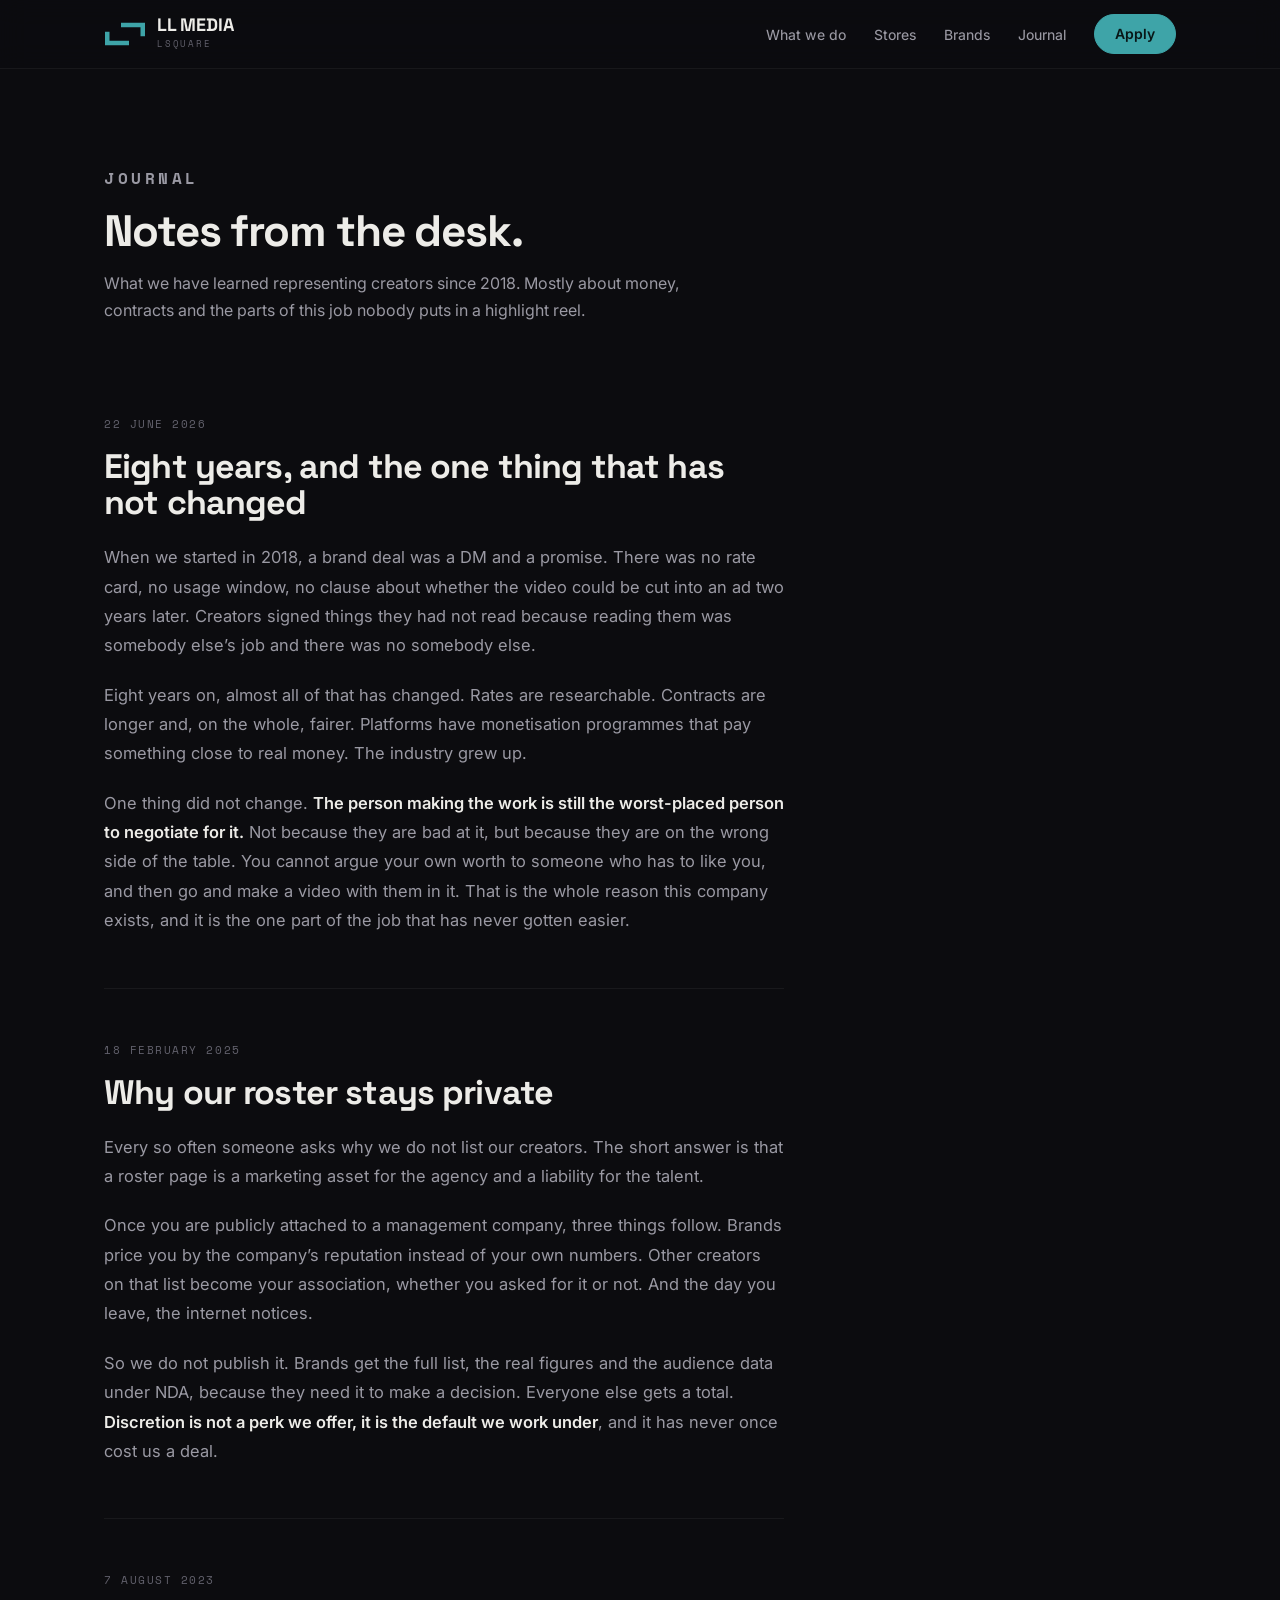
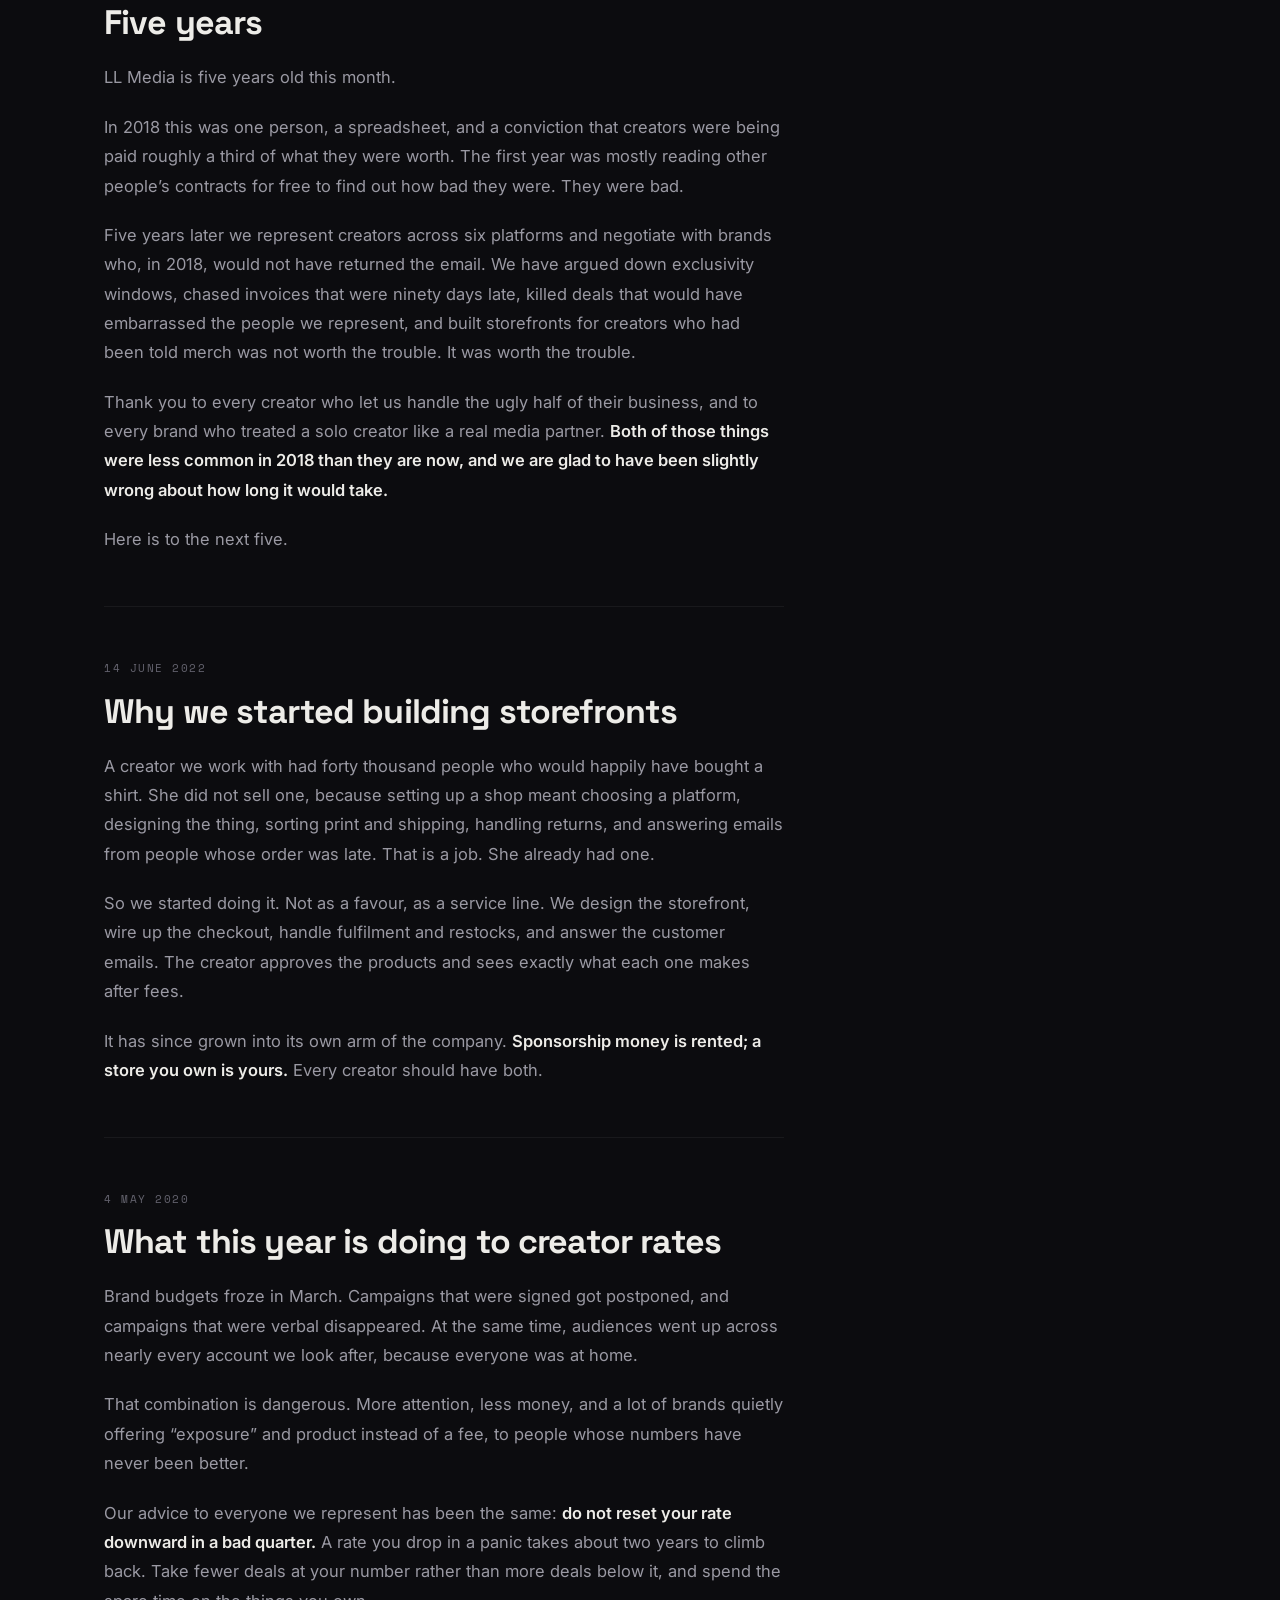
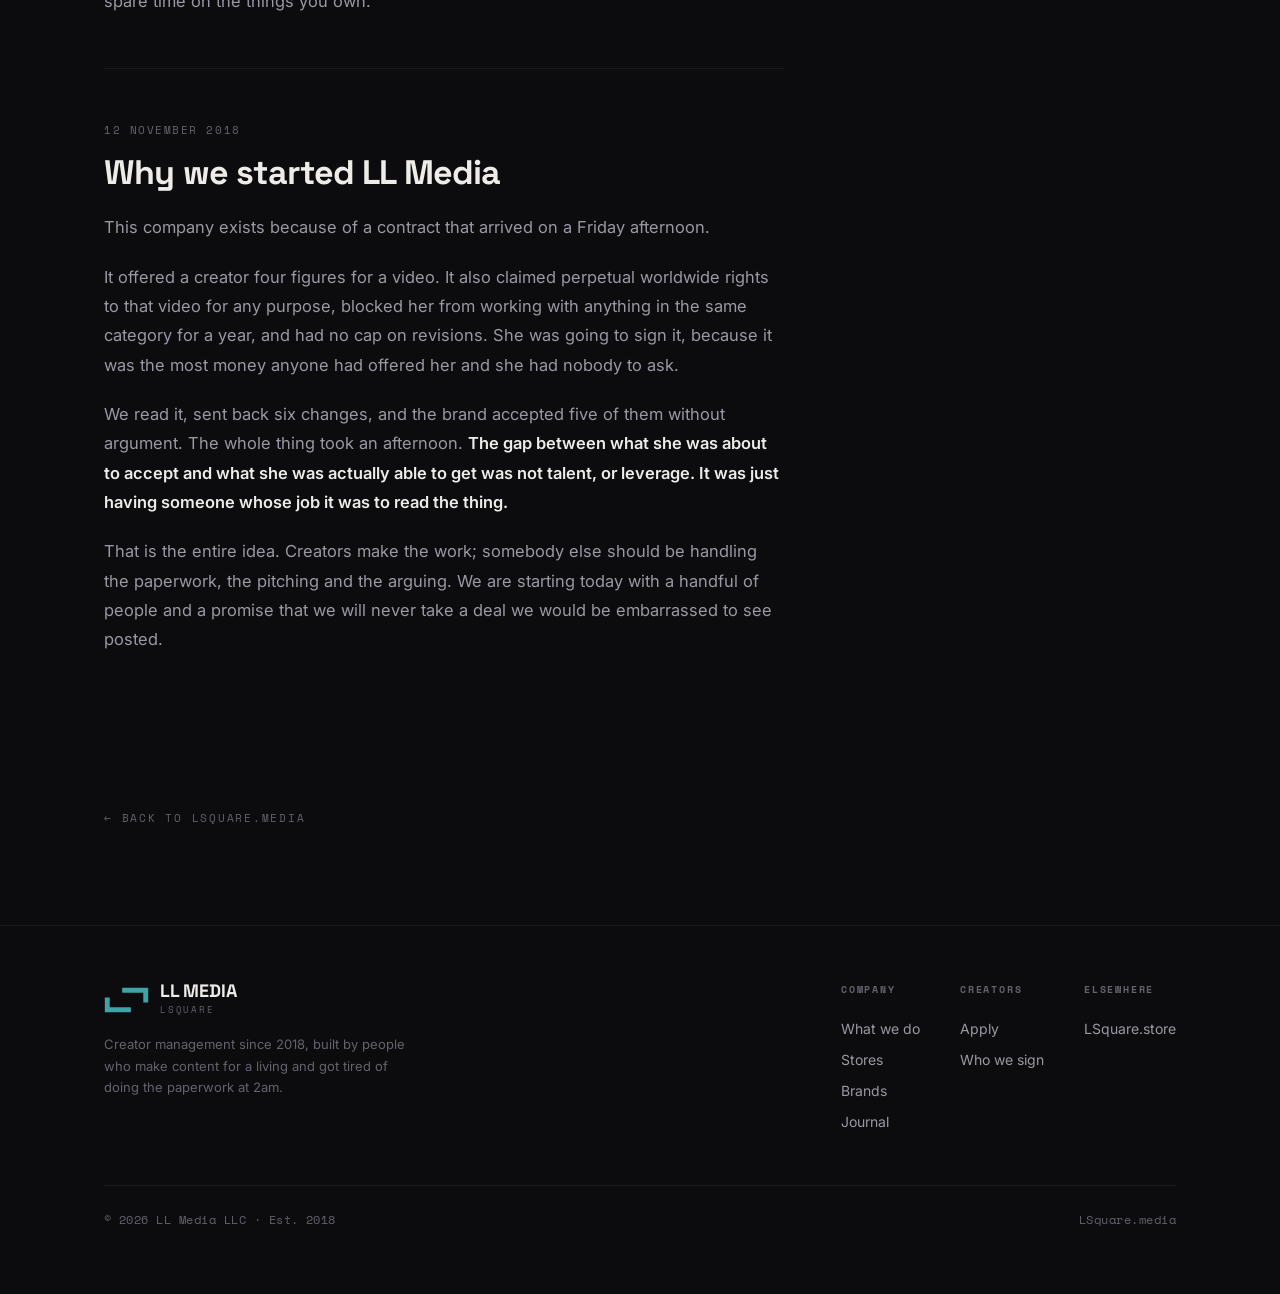
==== journal/index.html @ aff50611 "Clean URL for the journal: /journal/ instead of /journal.html Moves journal.html to journal/index.ht" ====
<!doctype html>
<html lang="en">
<head>
<meta charset="utf-8">
<meta name="viewport" content="width=device-width, initial-scale=1">
<title>Journal - LL Media</title>
<meta name="description" content="Notes from LL Media on representing creators, negotiating with brands, and building storefronts. Written since 2018.">
<meta name="theme-color" content="#0C0C0F">
<meta property="og:type" content="website">
<meta property="og:title" content="Journal - LL Media">
<meta property="og:description" content="Notes from LL Media on representing creators, negotiating with brands, and building storefronts.">
<meta property="og:url" content="https://lsquare.media/journal/">
<link rel="preconnect" href="https://fonts.googleapis.com">
<link rel="preconnect" href="https://fonts.gstatic.com" crossorigin>
<link rel="stylesheet" href="https://fonts.googleapis.com/css2?family=Space+Grotesk:wght@400;500;600;700&family=Space+Mono:wght@400;700&family=Inter:wght@400;450;500;600&display=swap">
<link rel="stylesheet" href="/assets/site.css">
<link rel="icon" href="data:image/svg+xml,%3Csvg xmlns='http://www.w3.org/2000/svg' viewBox='0 0 160 90'%3E%3Cpath fill='%233EA4A8' d='M0,90 H96 V72 H18 V36 H0 Z'/%3E%3Cpath fill='%233EA4A8' d='M160,0 H64 V18 H142 V54 H160 Z'/%3E%3C/svg%3E">
</head>
<body>

<svg width="0" height="0" style="position:absolute" aria-hidden="true"><defs>
  <!-- The logo: the same gesture reduced to two corners, on the same diagonal
       as the hands. Arms 96 x 54 = 16:9. -->
  <g id="mark">
    <path d="M0,90 H96 V72 H18 V36 H0 Z"/>
    <path d="M160,0 H64 V18 H142 V54 H160 Z"/>
  </g>
</defs></svg>

<nav>
  <div class="navin">
    <a class="lockup" href="/" aria-label="LL Media home">
      <svg viewBox="-3 -3 166 96" width="42" height="24" fill="var(--accent)" aria-hidden="true"><use href="#mark"/></svg>
      <span><span class="wm">LL MEDIA</span><span class="sub">LSquare</span></span>
    </a>
    <div class="navlinks">
      <a class="hidem" href="/#what">What we do</a>
      <a class="hidem" href="/#stores">Stores</a>
      <a class="hidem" href="/#brands">Brands</a>
      <a class="hidem" href="/journal/">Journal</a>
      <a class="btn" href="/#apply">Apply</a>
    </div>
  </div>
</nav>

<main id="top">
<section style="padding-bottom:40px">
  <div class="wrap">
    <div class="shead">
      <p class="eyebrow">Journal</p>
      <h2>Notes from the desk.</h2>
      <p>What we have learned representing creators since 2018. Mostly about money, contracts and the parts of this job nobody puts in a highlight reel.</p>
    </div>
  </div>
</section>

<section style="padding-top:0">
  <div class="wrap">

    <article class="post" id="eight-years">
      <span class="jdate">22 June 2026</span>
      <h2>Eight years, and the one thing that has not changed</h2>
      <p>When we started in 2018, a brand deal was a DM and a promise. There was no rate card, no usage window, no clause about whether the video could be cut into an ad two years later. Creators signed things they had not read because reading them was somebody else&rsquo;s job and there was no somebody else.</p>
      <p>Eight years on, almost all of that has changed. Rates are researchable. Contracts are longer and, on the whole, fairer. Platforms have monetisation programmes that pay something close to real money. The industry grew up.</p>
      <p>One thing did not change. <strong>The person making the work is still the worst-placed person to negotiate for it.</strong> Not because they are bad at it, but because they are on the wrong side of the table. You cannot argue your own worth to someone who has to like you, and then go and make a video with them in it. That is the whole reason this company exists, and it is the one part of the job that has never gotten easier.</p>
    </article>

    <article class="post" id="private-roster">
      <span class="jdate">18 February 2025</span>
      <h2>Why our roster stays private</h2>
      <p>Every so often someone asks why we do not list our creators. The short answer is that a roster page is a marketing asset for the agency and a liability for the talent.</p>
      <p>Once you are publicly attached to a management company, three things follow. Brands price you by the company&rsquo;s reputation instead of your own numbers. Other creators on that list become your association, whether you asked for it or not. And the day you leave, the internet notices.</p>
      <p>So we do not publish it. Brands get the full list, the real figures and the audience data under NDA, because they need it to make a decision. Everyone else gets a total. <strong>Discretion is not a perk we offer, it is the default we work under</strong>, and it has never once cost us a deal.</p>
    </article>

    <article class="post" id="five-years">
      <span class="jdate">7 August 2023</span>
      <h2>Five years</h2>
      <p>LL Media is five years old this month.</p>
      <p>In 2018 this was one person, a spreadsheet, and a conviction that creators were being paid roughly a third of what they were worth. The first year was mostly reading other people&rsquo;s contracts for free to find out how bad they were. They were bad.</p>
      <p>Five years later we represent creators across six platforms and negotiate with brands who, in 2018, would not have returned the email. We have argued down exclusivity windows, chased invoices that were ninety days late, killed deals that would have embarrassed the people we represent, and built storefronts for creators who had been told merch was not worth the trouble. It was worth the trouble.</p>
      <p>Thank you to every creator who let us handle the ugly half of their business, and to every brand who treated a solo creator like a real media partner. <strong>Both of those things were less common in 2018 than they are now, and we are glad to have been slightly wrong about how long it would take.</strong></p>
      <p>Here is to the next five.</p>
    </article>

    <article class="post" id="storefronts">
      <span class="jdate">14 June 2022</span>
      <h2>Why we started building storefronts</h2>
      <p>A creator we work with had forty thousand people who would happily have bought a shirt. She did not sell one, because setting up a shop meant choosing a platform, designing the thing, sorting print and shipping, handling returns, and answering emails from people whose order was late. That is a job. She already had one.</p>
      <p>So we started doing it. Not as a favour, as a service line. We design the storefront, wire up the checkout, handle fulfilment and restocks, and answer the customer emails. The creator approves the products and sees exactly what each one makes after fees.</p>
      <p>It has since grown into its own arm of the company. <strong>Sponsorship money is rented; a store you own is yours.</strong> Every creator should have both.</p>
    </article>

    <article class="post" id="rates-2020">
      <span class="jdate">4 May 2020</span>
      <h2>What this year is doing to creator rates</h2>
      <p>Brand budgets froze in March. Campaigns that were signed got postponed, and campaigns that were verbal disappeared. At the same time, audiences went up across nearly every account we look after, because everyone was at home.</p>
      <p>That combination is dangerous. More attention, less money, and a lot of brands quietly offering &ldquo;exposure&rdquo; and product instead of a fee, to people whose numbers have never been better.</p>
      <p>Our advice to everyone we represent has been the same: <strong>do not reset your rate downward in a bad quarter.</strong> A rate you drop in a panic takes about two years to climb back. Take fewer deals at your number rather than more deals below it, and spend the spare time on the things you own.</p>
    </article>

    <article class="post" id="why-we-started">
      <span class="jdate">12 November 2018</span>
      <h2>Why we started LL Media</h2>
      <p>This company exists because of a contract that arrived on a Friday afternoon.</p>
      <p>It offered a creator four figures for a video. It also claimed perpetual worldwide rights to that video for any purpose, blocked her from working with anything in the same category for a year, and had no cap on revisions. She was going to sign it, because it was the most money anyone had offered her and she had nobody to ask.</p>
      <p>We read it, sent back six changes, and the brand accepted five of them without argument. The whole thing took an afternoon. <strong>The gap between what she was about to accept and what she was actually able to get was not talent, or leverage. It was just having someone whose job it was to read the thing.</strong></p>
      <p>That is the entire idea. Creators make the work; somebody else should be handling the paperwork, the pitching and the arguing. We are starting today with a handful of people and a promise that we will never take a deal we would be embarrassed to see posted.</p>
    </article>

  </div>
</section>

<section style="padding-top:0">
  <div class="wrap">
    <a class="backlink" href="/">&larr; Back to LSquare.media</a>
  </div>
</section>
</main>

<footer>
  <div class="wrap">
    <div class="fin">
      <div>
        <div class="lockup">
          <svg viewBox="-3 -3 166 96" width="45" height="26" fill="var(--accent)" aria-hidden="true"><use href="#mark"/></svg>
          <span><span class="wm">LL MEDIA</span><span class="sub">LSquare</span></span>
        </div>
        <p class="fnote">Creator management since 2018, built by people who make content for a living and got tired of doing the paperwork at 2am.</p>
      </div>
      <div class="flinks">
        <div class="fcol"><h4>Company</h4>
          <a href="/#what">What we do</a><a href="/#stores">Stores</a>
          <a href="/#brands">Brands</a><a href="/journal/">Journal</a>
        </div>
        <div class="fcol"><h4>Creators</h4>
          <a href="/#apply">Apply</a><a href="/#who">Who we sign</a>
        </div>
        <div class="fcol"><h4>Elsewhere</h4>
          <a href="https://lsquare.store">LSquare.store</a>
        </div>
      </div>
    </div>
    <div class="legal">
      <span>&copy; 2026 LL Media LLC &middot; Est. 2018</span>
      <span>LSquare.media</span>
    </div>
  </div>
</footer>
</body>
</html>
---- assets/site.css ----
:root{
    /* Ground is lifted off pure black and warmed very slightly. Pure #000
       against a saturated accent is what makes a dark page glare. */
    --bg:#0C0C0F; --bg-2:#101014; --panel:#15151A; --panel-2:#1B1B21;
    --ink:#EDECE8; --ink-rgb:237,236,232;
    --dim:#9A99A3; --faint:#63626D;

    /* One accent, defined twice: the hex for solid fills, the raw channels
       so every tint below can be rgba() off the same value. Change both
       together and the whole page re-themes. */
    --accent:#3EA4A8;
    --accent-rgb:62,164,168;
    --on-accent:#081616;   /* text that sits ON the accent */

    --line:rgba(237,236,232,.10); --line-2:rgba(237,236,232,.06);
    --maxw:1120px;
  }
  *{box-sizing:border-box}
  html{scroll-behavior:smooth}
  body{margin:0;background:var(--bg);color:var(--ink);
    font-family:Inter,system-ui,-apple-system,Segoe UI,sans-serif;
    font-size:16px;line-height:1.65;-webkit-font-smoothing:antialiased;
    overflow-x:hidden}
  .wrap{max-width:var(--maxw);margin:0 auto;padding:0 24px}
  a{color:inherit;text-decoration:none}
  h1,h2,h3{font-family:Space Grotesk,sans-serif;letter-spacing:-.025em;line-height:1.06;margin:0}
  .eyebrow{font-family:Space Mono,monospace;font-size:11px;font-weight:700;
    letter-spacing:.22em;text-transform:uppercase;color:var(--accent);margin:0}

  /* ---------- nav ---------- */
  nav{position:sticky;top:0;z-index:50;background:rgba(12,12,15,.80);
    backdrop-filter:blur(14px);-webkit-backdrop-filter:blur(14px);
    border-bottom:1px solid var(--line-2)}
  .navin{max-width:var(--maxw);margin:0 auto;padding:14px 24px;
    display:flex;align-items:center;justify-content:space-between;gap:20px}
  .lockup{display:flex;align-items:center;gap:11px}
  .lockup .wm{font-family:Space Grotesk,sans-serif;font-weight:700;font-size:18px;
    letter-spacing:-.01em;line-height:1;display:block}
  .lockup .sub{font-family:Space Mono,monospace;font-size:9px;letter-spacing:.2em;
    color:var(--faint);text-transform:uppercase;display:block;margin-top:3px}
  .navlinks{display:flex;align-items:center;gap:28px;font-size:14px;color:var(--dim);font-weight:450}
  .navlinks a:hover{color:var(--ink)}
  .btn{display:inline-block;background:var(--accent);color:var(--on-accent);font-weight:600;
    font-size:14px;padding:10px 20px;border-radius:999px;border:1px solid var(--accent);
    transition:transform .18s ease, background .18s ease;cursor:pointer;
    font-family:inherit;line-height:1.3}
  .btn:hover{background:var(--ink);border-color:var(--ink);transform:translateY(-1px)}
  .btn.ghost{background:transparent;color:var(--ink);border-color:var(--line)}
  .btn.ghost:hover{background:transparent;border-color:var(--ink);color:var(--ink)}
  .btn:disabled{opacity:.5;cursor:not-allowed;transform:none}
  /* honeypot: off-screen, never shown, never focusable */
  .hp{position:absolute;left:-9999px;width:1px;height:1px;overflow:hidden}
  @media (max-width:780px){ .navlinks .hidem{display:none} }

  /* ---------- hero ---------- */
  .hero{position:relative;padding:88px 0 76px;overflow:hidden}
  .hero::before{content:"";position:absolute;inset:-40% 0 auto 50%;width:1200px;height:800px;
    transform:translateX(-50%);pointer-events:none;
    background:radial-gradient(50% 50% at 50% 50%, rgba(var(--accent-rgb),.13), rgba(var(--accent-rgb),0) 70%)}
  .hero::after{content:"";position:absolute;inset:0;pointer-events:none;
    background-image:linear-gradient(var(--line-2) 1px,transparent 1px),
      linear-gradient(90deg,var(--line-2) 1px,transparent 1px);
    background-size:64px 64px;
    -webkit-mask-image:radial-gradient(70% 60% at 50% 30%,#000,transparent 75%);
    mask-image:radial-gradient(70% 60% at 50% 30%,#000,transparent 75%)}
  .hero .wrap{position:relative;z-index:1}
  .livetag{display:inline-flex;align-items:center;gap:9px;
    font-family:Space Mono,monospace;font-size:11px;font-weight:700;letter-spacing:.16em;
    text-transform:uppercase;color:var(--dim);
    border:1px solid var(--line);border-radius:999px;padding:7px 15px 7px 12px;margin-bottom:30px}
  .dot{width:7px;height:7px;border-radius:50%;background:var(--accent);
    box-shadow:0 0 0 0 rgba(var(--accent-rgb),.7);animation:pulse 2.4s infinite}
  @keyframes pulse{
    0%{box-shadow:0 0 0 0 rgba(var(--accent-rgb),.55)}
    70%{box-shadow:0 0 0 9px rgba(var(--accent-rgb),0)}
    100%{box-shadow:0 0 0 0 rgba(var(--accent-rgb),0)}}

  /* The logo, used at scale: the same two hands framing the number, so the
     mark in the nav and the gesture around the count read as one idea. */
  /* horizontal padding must exceed .fh width or the bracket sits on the
     digits; at 1440 that is a 50px mark inside 68px of padding. */
  .countframe{position:relative;display:inline-block;margin:0 0 18px;
    padding:clamp(34px,5.4vw,76px) clamp(50px,11vw,162px)}
  .countframe .count{margin:0}
  /* The desktop clearance is wider than a phone can afford: at 375px the
     number alone is ~258px inside 327px of content box, so the frame has to
     give the padding back or it overflows and body{overflow-x:hidden} eats
     the far hand. Hand stays narrower than the padding at every width. */
  @media (max-width:520px){
    .countframe{padding:clamp(22px,6vw,38px) clamp(34px,10vw,58px)}
    .fh{width:clamp(32px,9.2vw,56px)}
  }
  .fh{position:absolute;pointer-events:none;
    width:clamp(56px,12.2vw,178px);height:auto}
  .fh-bl{bottom:0;left:0;animation:handBL .95s cubic-bezier(.22,1,.36,1) both}
  .fh-tr{top:0;right:0;animation:handTR .95s cubic-bezier(.22,1,.36,1) .06s both}
  @keyframes handBL{from{opacity:0;transform:translate(-16px,16px)}
                    to{opacity:.9;transform:none}}
  @keyframes handTR{from{opacity:0;transform:translate(16px,-16px)}
                    to{opacity:.9;transform:none}}

  .count{font-family:Space Grotesk,sans-serif;font-weight:700;
    font-size:clamp(46px,11.2vw,146px);line-height:1;letter-spacing:-.045em;
    color:var(--ink);margin:0 0 18px;
    display:flex;align-items:flex-start;flex-wrap:nowrap}
  /* glow must live on the parent: each .d clips overflow, so a text-shadow
     on the digits themselves gets sliced into rectangles. */
  .odo{display:inline-flex;align-items:flex-start;
    filter:drop-shadow(0 0 34px rgba(var(--ink-rgb),.10))}
  .d{display:inline-block;width:.63em;height:1em;overflow:hidden;position:relative}
  .strip{position:absolute;top:0;left:0;width:100%;display:flex;flex-direction:column;will-change:transform}
  .strip b{display:block;height:1em;line-height:1;font-weight:700;text-align:center;
    letter-spacing:normal}
  .sep{display:inline-block;width:.28em;text-align:center}

  .countlabel{font-family:Space Grotesk,sans-serif;font-weight:500;
    font-size:clamp(17px,2.5vw,26px);letter-spacing:-.02em;color:var(--ink);
    margin:0 0 8px;max-width:46ch}
  .countsub{color:var(--faint);font-size:13px;margin:0 0 46px;
    font-family:Space Mono,monospace;letter-spacing:.02em}
  .countsub b{color:var(--dim);font-weight:400}

  h1{font-size:clamp(30px,4.6vw,54px);font-weight:700;max-width:19ch;margin:0 0 20px}
  h1 .hl{color:var(--accent)}
  .herolede{color:var(--dim);font-size:clamp(15px,1.6vw,18px);max-width:56ch;margin:0 0 34px}
  .cta{display:flex;gap:12px;flex-wrap:wrap}
  .cta .btn{padding:13px 26px;font-size:15px}

  /* ---------- strip ---------- */
  .strip-stats{border-top:1px solid var(--line-2);border-bottom:1px solid var(--line-2);
    background:var(--bg-2)}
  .statgrid{display:grid;grid-template-columns:repeat(4,1fr)}
  .stat{padding:30px 24px;border-left:1px solid var(--line-2)}
  .stat:first-child{border-left:0}
  .stat .n{font-family:Space Grotesk,sans-serif;font-weight:700;font-size:clamp(24px,3.2vw,36px);
    letter-spacing:-.03em;line-height:1;display:block;margin-bottom:8px}
  .stat .l{font-family:Space Mono,monospace;font-size:10px;letter-spacing:.16em;
    text-transform:uppercase;color:var(--faint)}
  @media (max-width:760px){
    .statgrid{grid-template-columns:repeat(2,1fr)}
    .stat:nth-child(3){border-left:0}
    .stat:nth-child(n+3){border-top:1px solid var(--line-2)}}

  /* ---------- sections ---------- */
  section{padding:96px 0}
  .shead{margin-bottom:52px;max-width:60ch}
  .shead .eyebrow{margin-bottom:16px}
  .shead h2{font-size:clamp(28px,3.8vw,44px);font-weight:700;margin-bottom:16px}
  .shead p{color:var(--dim);margin:0;font-size:16px}

  .cards{display:grid;grid-template-columns:repeat(auto-fit,minmax(290px,1fr));gap:1px;
    background:var(--line-2);border:1px solid var(--line-2);border-radius:16px;overflow:hidden}
  .card{background:var(--bg);padding:34px 30px;transition:background .2s ease}
  .card:hover{background:var(--panel)}
  .card .ci{width:34px;height:34px;margin-bottom:22px;color:var(--accent)}
  .card h3{font-size:19px;font-weight:600;margin-bottom:10px}
  .card p{color:var(--dim);font-size:14.5px;margin:0;line-height:1.62}

  /* ---------- store band ----------
     The one inverted block on the page. It gives the .store arm its own
     moment and breaks up a long dark scroll. Keep it the only lime field. */
  /* Was a full-bleed field of pure accent, which is a huge area at maximum
     brightness and the single worst thing on the page for eye strain. Now a
     dark band lit by a soft off-centre wash, so it still reads as a distinct
     section without the glare. */
  .storeband{background:var(--bg-2);padding:0;position:relative;
    border-top:1px solid var(--line-2);border-bottom:1px solid var(--line-2)}
  .storeband::before{content:"";position:absolute;inset:0;pointer-events:none;
    background:radial-gradient(70% 120% at 12% 50%,
      rgba(var(--accent-rgb),.13), rgba(var(--accent-rgb),0) 68%)}
  .storeband .wrap{position:relative;padding-top:76px;padding-bottom:76px;
    display:grid;grid-template-columns:1.1fr 1fr;gap:56px;align-items:center}
  .storeband .eyebrow{margin-bottom:16px}
  .storeband h2{font-size:clamp(28px,3.8vw,44px);font-weight:700;
    color:var(--ink);margin:0 0 16px;max-width:16ch}
  .storeband p{color:var(--dim);font-size:16px;margin:0 0 30px;max-width:46ch}
  .storelist{list-style:none;padding:0;margin:0}
  .storelist li{display:flex;gap:14px;padding:17px 0;
    border-top:1px solid var(--line-2);font-size:14.5px;color:var(--dim)}
  .storelist li:last-child{border-bottom:1px solid var(--line-2)}
  .storelist svg{flex:0 0 18px;width:18px;height:18px;margin-top:3px;color:var(--accent)}
  .storelist b{display:block;color:var(--ink);font-weight:600;margin-bottom:2px}
  .storelist i{display:block;font-style:normal}
  @media (max-width:820px){ .storeband .wrap{grid-template-columns:1fr;gap:36px} }

  /* ---------- brands + discretion ---------- */
  .roster{background:var(--bg-2);border-top:1px solid var(--line-2);border-bottom:1px solid var(--line-2)}
  /* Logo wall. Centred flex-wrap, not a grid: the brand count changes and a
     rigid grid leaves a ragged last row every time it does. Logos are white
     silhouettes on a common canvas height, so one CSS height balances them. */
  .brandwall{display:flex;flex-wrap:wrap;justify-content:center;align-items:center;
    gap:clamp(26px,4vw,54px) clamp(30px,5vw,68px);
    background:var(--bg-2);border:1px solid var(--line-2);border-radius:16px;
    padding:clamp(30px,4.6vw,50px) clamp(24px,4vw,44px)}
  .bw{display:inline-flex;align-items:center;gap:11px;
    opacity:.66;transition:opacity .2s ease}
  .bw:hover{opacity:1}
  .bw img{display:block;height:clamp(19px,2.5vw,32px);width:auto}
  .bw b{font-family:Space Grotesk,sans-serif;font-weight:600;letter-spacing:-.01em;
    font-size:clamp(13px,1.55vw,19px);color:var(--ink);white-space:nowrap}
  .brandnote{color:var(--dim);font-size:14.5px;max-width:62ch;margin:22px 0 0}
  .disc{margin-top:26px;border:1px solid var(--line);border-radius:18px;background:var(--panel);
    padding:44px 40px;display:grid;grid-template-columns:1fr 1fr;gap:48px;align-items:center}
  .disc h3{font-size:clamp(22px,2.9vw,32px);font-weight:700;margin-bottom:14px}
  .disc h3 .hl{color:var(--accent)}
  .disc .dtext{color:var(--dim);font-size:15px;margin:0;max-width:40ch}
  .disclist{list-style:none;padding:0;margin:0;display:flex;flex-direction:column;gap:20px}
  .disclist li{display:flex;gap:14px;font-size:14.5px}
  .disclist svg{flex:0 0 18px;width:18px;height:18px;margin-top:3px;color:var(--accent)}
  .disclist b{display:block;color:var(--ink);font-weight:600;margin-bottom:2px}
  .disclist i{display:block;font-style:normal;color:var(--dim)}
  @media (max-width:820px){ .disc{grid-template-columns:1fr;gap:32px;padding:34px 28px} }

  /* ---------- process ---------- */
  .steps{display:grid;grid-template-columns:repeat(4,1fr);gap:26px;counter-reset:s}
  .step{position:relative;padding-top:26px;border-top:2px solid var(--accent)}
  .step .sn{font-family:Space Mono,monospace;font-size:11px;font-weight:700;letter-spacing:.18em;
    color:var(--accent);display:block;margin-bottom:12px}
  .step h3{font-size:17px;font-weight:600;margin-bottom:9px}
  .step p{color:var(--dim);font-size:14px;margin:0}
  @media (max-width:860px){ .steps{grid-template-columns:repeat(2,1fr)} }
  @media (max-width:520px){ .steps{grid-template-columns:1fr} }

  /* ---------- looking for ---------- */
  .lf{display:grid;grid-template-columns:1fr 1fr;gap:56px;align-items:start}
  .lflist{list-style:none;padding:0;margin:0}
  .lflist li{display:flex;gap:14px;padding:15px 0;border-bottom:1px solid var(--line-2);
    font-size:15px;color:var(--ink)}
  .lflist li:last-child{border-bottom:0}
  .lflist svg{flex:0 0 18px;width:18px;height:18px;margin-top:4px;color:var(--accent)}
  .lflist span b{display:block;font-weight:600;margin-bottom:2px}
  .lflist span i{display:block;font-style:normal;color:var(--dim);font-size:14px}
  .quote{border-left:2px solid var(--accent);padding:4px 0 4px 24px}
  .quote p{font-family:Space Grotesk,sans-serif;font-size:clamp(19px,2.4vw,26px);
    font-weight:500;letter-spacing:-.02em;line-height:1.32;margin:0 0 16px}
  .quote cite{font-family:Space Mono,monospace;font-size:11px;letter-spacing:.16em;
    text-transform:uppercase;color:var(--faint);font-style:normal}
  @media (max-width:860px){ .lf{grid-template-columns:1fr;gap:40px} }

  /* ---------- apply ---------- */
  .apply{background:var(--bg-2);border-top:1px solid var(--line-2)}
  form{display:grid;grid-template-columns:1fr 1fr;gap:18px;max-width:720px}
  .f{display:flex;flex-direction:column;gap:8px}
  .f.full{grid-column:1/-1}
  label{font-family:Space Mono,monospace;font-size:10px;letter-spacing:.16em;
    text-transform:uppercase;color:var(--faint)}
  input,select,textarea{background:var(--panel);border:1px solid var(--line);color:var(--ink);
    border-radius:10px;padding:13px 14px;font-family:inherit;font-size:15px;width:100%;
    transition:border-color .18s ease}
  input:focus,select:focus,textarea:focus{outline:none;border-color:var(--accent)}
  textarea{resize:vertical;min-height:112px}
  select{appearance:none;background-image:url("data:image/svg+xml,%3Csvg xmlns='http://www.w3.org/2000/svg' viewBox='0 0 24 24' fill='none' stroke='%239B9AA3' stroke-width='2'%3E%3Cpath d='M6 9l6 6 6-6'/%3E%3C/svg%3E");
    background-repeat:no-repeat;background-position:right 12px center;background-size:18px;padding-right:40px}
  .formnote{grid-column:1/-1;color:var(--faint);font-size:13px;margin:0}
  .formmsg{grid-column:1/-1;font-size:14px;margin:0;display:none;padding:13px 15px;border-radius:10px}
  .formmsg.ok{display:block;background:rgba(var(--accent-rgb),.10);border:1px solid rgba(var(--accent-rgb),.35);color:var(--accent)}
  .formmsg.err{display:block;background:rgba(255,90,90,.09);border:1px solid rgba(255,90,90,.3);color:#ff9a9a}
  @media (max-width:620px){ form{grid-template-columns:1fr} }

  /* ---------- footer ---------- */
  footer{border-top:1px solid var(--line-2);padding:56px 0 64px;background:var(--bg)}
  .fin{display:flex;justify-content:space-between;gap:32px;flex-wrap:wrap;align-items:flex-start}
  .fnote{color:var(--faint);font-size:13px;max-width:38ch;margin:16px 0 0}
  .flinks{display:flex;gap:40px;flex-wrap:wrap}
  .fcol h4{font-family:Space Mono,monospace;font-size:10px;letter-spacing:.18em;text-transform:uppercase;
    color:var(--faint);margin:0 0 14px;font-weight:700}
  .fcol a{display:block;color:var(--dim);font-size:14px;padding:4px 0}
  .fcol a:hover{color:var(--accent)}
  .legal{margin-top:48px;padding-top:24px;border-top:1px solid var(--line-2);
    color:var(--faint);font-size:12px;font-family:Space Mono,monospace;letter-spacing:.04em;
    display:flex;justify-content:space-between;gap:16px;flex-wrap:wrap}

  @media (prefers-reduced-motion:reduce){
    *{animation:none!important;transition:none!important;scroll-behavior:auto!important}}

  /* ---------- journal ---------- */
  .jlist{display:flex;flex-direction:column}
  .jitem{display:grid;grid-template-columns:160px 1fr;gap:32px;padding:28px 0;
    border-top:1px solid var(--line-2);align-items:start;transition:opacity .18s ease}
  .jitem:last-child{border-bottom:1px solid var(--line-2)}
  a.jitem:hover{opacity:.72}
  .jdate{font-family:Space Mono,monospace;font-size:11px;letter-spacing:.14em;
    text-transform:uppercase;color:var(--faint);padding-top:6px;white-space:nowrap}
  .jitem h3{font-size:20px;font-weight:600;margin-bottom:9px}
  .jitem p{color:var(--dim);font-size:15px;margin:0;max-width:62ch}
  @media (max-width:700px){ .jitem{grid-template-columns:1fr;gap:10px} .jdate{padding-top:0} }

  /* long-form post body, journal page only */
  .post{max-width:68ch;padding:52px 0;border-top:1px solid var(--line-2)}
  .post:first-of-type{border-top:0;padding-top:0}
  .post .jdate{display:block;margin-bottom:16px;padding-top:0}
  .post h2{font-size:clamp(24px,3.2vw,34px);font-weight:700;margin-bottom:22px}
  .post p{color:var(--dim);font-size:16.5px;line-height:1.78;margin:0 0 20px}
  .post p:last-child{margin-bottom:0}
  .post strong{color:var(--ink);font-weight:600}
  .backlink{font-family:Space Mono,monospace;font-size:11px;letter-spacing:.16em;
    text-transform:uppercase;color:var(--faint)}
  .backlink:hover{color:var(--accent)}
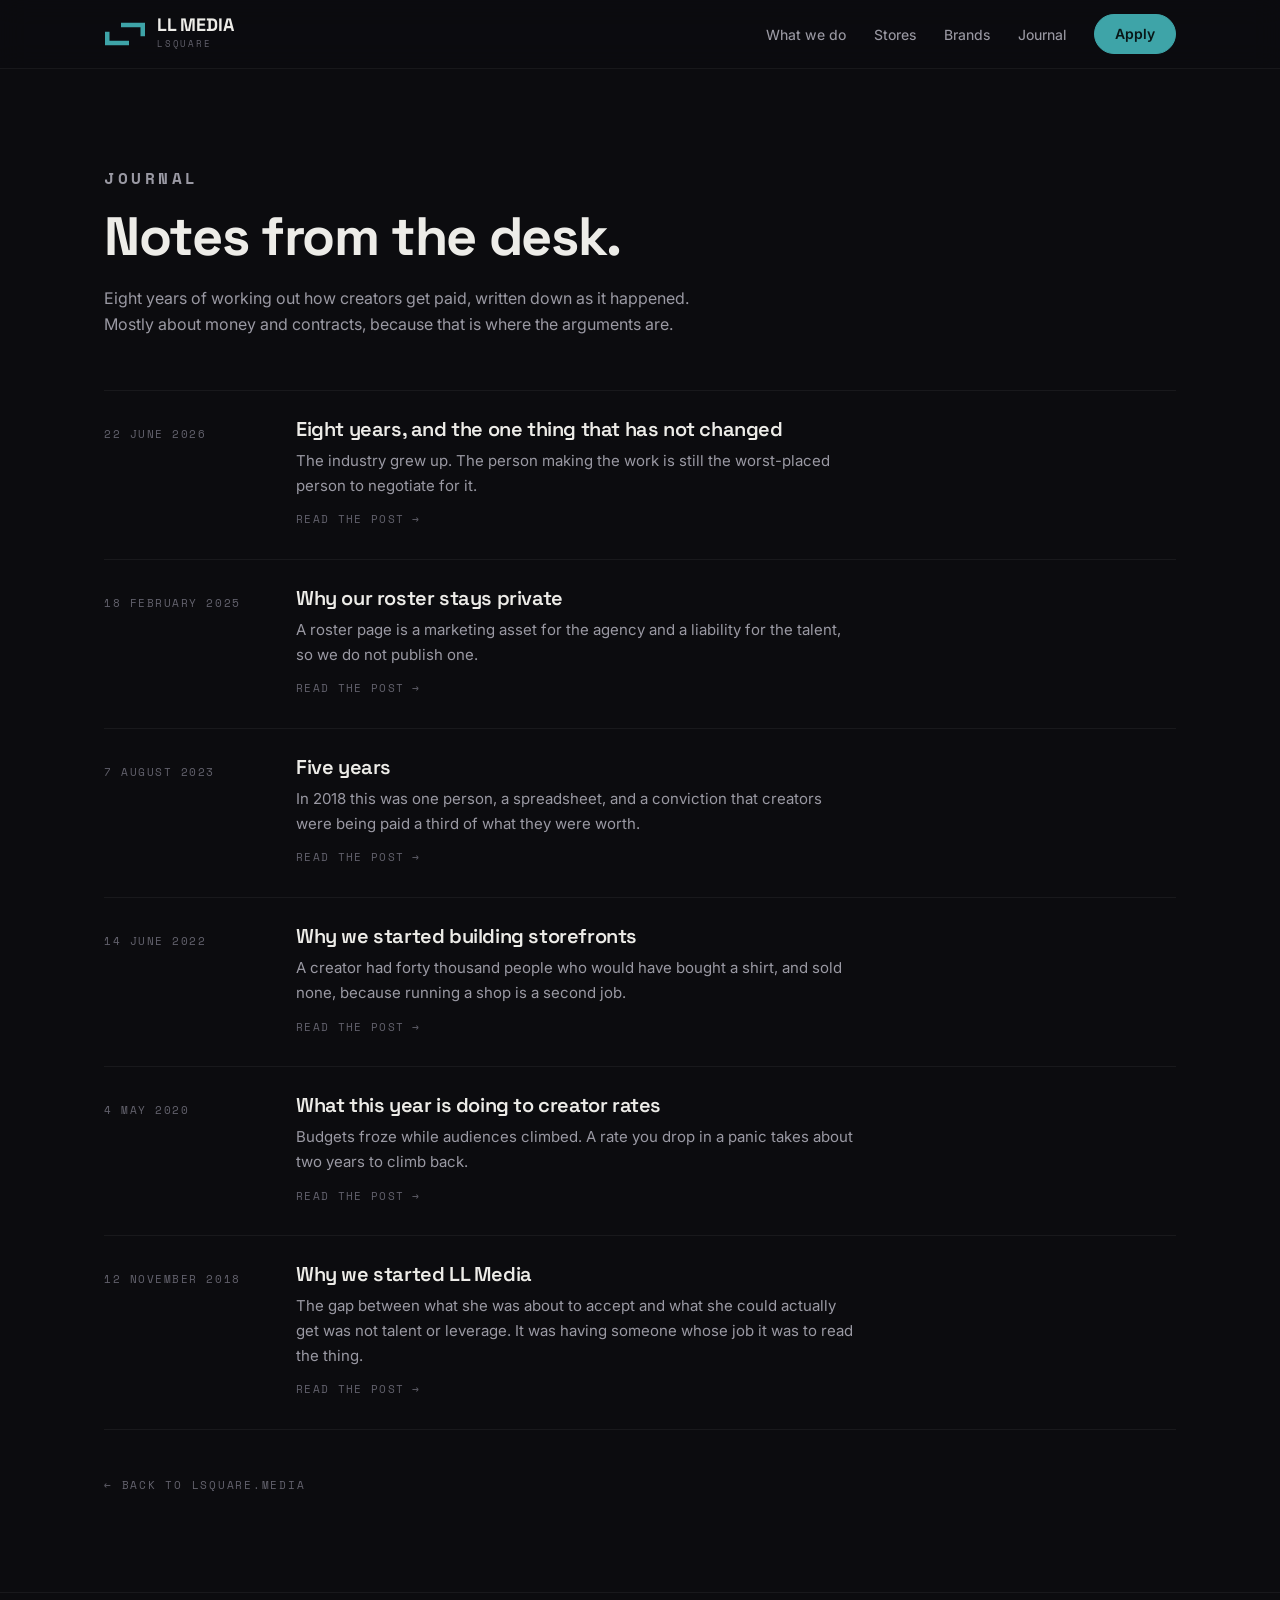
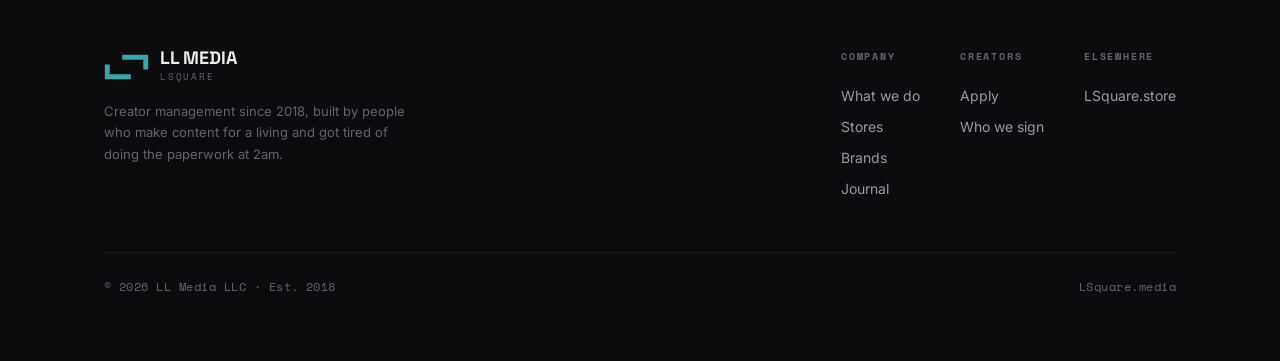
==== commit e77549b6: "Split the journal into one indexable page per post Six posts shared a single URL, so Google had exac" ====
--- a/journal/index.html
+++ b/journal/index.html
@@ -6,10 +6,85 @@
 <title>Journal - LL Media</title>
 <meta name="description" content="Notes from LL Media on representing creators, negotiating with brands, and building storefronts. Written since 2018.">
 <meta name="theme-color" content="#0C0C0F">
+<link rel="canonical" href="https://lsquare.media/journal/">
 <meta property="og:type" content="website">
+<meta property="og:site_name" content="LL Media">
 <meta property="og:title" content="Journal - LL Media">
 <meta property="og:description" content="Notes from LL Media on representing creators, negotiating with brands, and building storefronts.">
 <meta property="og:url" content="https://lsquare.media/journal/">
+<meta property="og:image" content="https://lsquare.media/assets/og.png">
+<meta property="og:image:width" content="1200">
+<meta property="og:image:height" content="630">
+<meta name="twitter:card" content="summary_large_image">
+<meta name="twitter:image" content="https://lsquare.media/assets/og.png">
+<script type="application/ld+json">
+{
+  "@context": "https://schema.org",
+  "@type": "Blog",
+  "@id": "https://lsquare.media/journal/#blog",
+  "url": "https://lsquare.media/journal/",
+  "name": "LL Media Journal",
+  "description": "Notes from LL Media on representing creators, negotiating with brands, and building storefronts. Written since 2018.",
+  "publisher": {"@id": "https://lsquare.media/#org"},
+  "inLanguage": "en",
+  "blogPost": [
+    {"@type":"BlogPosting",
+     "@id":"https://lsquare.media/journal/eight-years/#post",
+     "headline":"Eight years, and the one thing that has not changed",
+     "description":"Eight years of creator management, and the one thing that has not changed: the person making the work is still the worst-placed person to negotiate for it.",
+     "datePublished":"2026-06-22",
+     "url":"https://lsquare.media/journal/eight-years/",
+     "mainEntityOfPage":"https://lsquare.media/journal/eight-years/",
+     "author":{"@id":"https://lsquare.media/#org"},
+     "publisher":{"@id":"https://lsquare.media/#org"}},
+    {"@type":"BlogPosting",
+     "@id":"https://lsquare.media/journal/private-roster/#post",
+     "headline":"Why our roster stays private",
+     "description":"Why LL Media does not publish its creator roster. Brands get the full list and the audience data under NDA; everyone else gets a total.",
+     "datePublished":"2025-02-18",
+     "url":"https://lsquare.media/journal/private-roster/",
+     "mainEntityOfPage":"https://lsquare.media/journal/private-roster/",
+     "author":{"@id":"https://lsquare.media/#org"},
+     "publisher":{"@id":"https://lsquare.media/#org"}},
+    {"@type":"BlogPosting",
+     "@id":"https://lsquare.media/journal/five-years/#post",
+     "headline":"Five years",
+     "description":"Five years of LL Media, from one person and a spreadsheet to creators across six platforms and brands who now return the email.",
+     "datePublished":"2023-08-07",
+     "url":"https://lsquare.media/journal/five-years/",
+     "mainEntityOfPage":"https://lsquare.media/journal/five-years/",
+     "author":{"@id":"https://lsquare.media/#org"},
+     "publisher":{"@id":"https://lsquare.media/#org"}},
+    {"@type":"BlogPosting",
+     "@id":"https://lsquare.media/journal/storefronts/#post",
+     "headline":"Why we started building storefronts",
+     "description":"Why LL Media started designing, building and running storefronts for the creators it represents, instead of telling them merch was not worth the trouble.",
+     "datePublished":"2022-06-14",
+     "url":"https://lsquare.media/journal/storefronts/",
+     "mainEntityOfPage":"https://lsquare.media/journal/storefronts/",
+     "author":{"@id":"https://lsquare.media/#org"},
+     "publisher":{"@id":"https://lsquare.media/#org"}},
+    {"@type":"BlogPosting",
+     "@id":"https://lsquare.media/journal/rates-2020/#post",
+     "headline":"What this year is doing to creator rates",
+     "description":"What 2020 did to creator rates, and why we told everyone we represent not to reset their rate downward in a bad quarter.",
+     "datePublished":"2020-05-04",
+     "url":"https://lsquare.media/journal/rates-2020/",
+     "mainEntityOfPage":"https://lsquare.media/journal/rates-2020/",
+     "author":{"@id":"https://lsquare.media/#org"},
+     "publisher":{"@id":"https://lsquare.media/#org"}},
+    {"@type":"BlogPosting",
+     "@id":"https://lsquare.media/journal/why-we-started/#post",
+     "headline":"Why we started LL Media",
+     "description":"LL Media exists because of a contract that arrived on a Friday afternoon. Perpetual worldwide rights, a year of exclusivity, and nobody to ask.",
+     "datePublished":"2018-11-12",
+     "url":"https://lsquare.media/journal/why-we-started/",
+     "mainEntityOfPage":"https://lsquare.media/journal/why-we-started/",
+     "author":{"@id":"https://lsquare.media/#org"},
+     "publisher":{"@id":"https://lsquare.media/#org"}}
+  ]
+}
+</script>
 <link rel="preconnect" href="https://fonts.googleapis.com">
 <link rel="preconnect" href="https://fonts.gstatic.com" crossorigin>
 <link rel="stylesheet" href="https://fonts.googleapis.com/css2?family=Space+Grotesk:wght@400;500;600;700&family=Space+Mono:wght@400;700&family=Inter:wght@400;450;500;600&display=swap">
@@ -48,66 +123,47 @@
   <div class="wrap">
     <div class="shead">
       <p class="eyebrow">Journal</p>
-      <h2>Notes from the desk.</h2>
-      <p>What we have learned representing creators since 2018. Mostly about money, contracts and the parts of this job nobody puts in a highlight reel.</p>
-    </div>
-  </div>
-</section>
-
-<section style="padding-top:0">
-  <div class="wrap">
-
-    <article class="post" id="eight-years">
-      <span class="jdate">22 June 2026</span>
-      <h2>Eight years, and the one thing that has not changed</h2>
-      <p>When we started in 2018, a brand deal was a DM and a promise. There was no rate card, no usage window, no clause about whether the video could be cut into an ad two years later. Creators signed things they had not read because reading them was somebody else&rsquo;s job and there was no somebody else.</p>
-      <p>Eight years on, almost all of that has changed. Rates are researchable. Contracts are longer and, on the whole, fairer. Platforms have monetisation programmes that pay something close to real money. The industry grew up.</p>
-      <p>One thing did not change. <strong>The person making the work is still the worst-placed person to negotiate for it.</strong> Not because they are bad at it, but because they are on the wrong side of the table. You cannot argue your own worth to someone who has to like you, and then go and make a video with them in it. That is the whole reason this company exists, and it is the one part of the job that has never gotten easier.</p>
-    </article>
-
-    <article class="post" id="private-roster">
-      <span class="jdate">18 February 2025</span>
-      <h2>Why our roster stays private</h2>
-      <p>Every so often someone asks why we do not list our creators. The short answer is that a roster page is a marketing asset for the agency and a liability for the talent.</p>
-      <p>Once you are publicly attached to a management company, three things follow. Brands price you by the company&rsquo;s reputation instead of your own numbers. Other creators on that list become your association, whether you asked for it or not. And the day you leave, the internet notices.</p>
-      <p>So we do not publish it. Brands get the full list, the real figures and the audience data under NDA, because they need it to make a decision. Everyone else gets a total. <strong>Discretion is not a perk we offer, it is the default we work under</strong>, and it has never once cost us a deal.</p>
-    </article>
-
-    <article class="post" id="five-years">
-      <span class="jdate">7 August 2023</span>
-      <h2>Five years</h2>
-      <p>LL Media is five years old this month.</p>
-      <p>In 2018 this was one person, a spreadsheet, and a conviction that creators were being paid roughly a third of what they were worth. The first year was mostly reading other people&rsquo;s contracts for free to find out how bad they were. They were bad.</p>
-      <p>Five years later we represent creators across six platforms and negotiate with brands who, in 2018, would not have returned the email. We have argued down exclusivity windows, chased invoices that were ninety days late, killed deals that would have embarrassed the people we represent, and built storefronts for creators who had been told merch was not worth the trouble. It was worth the trouble.</p>
-      <p>Thank you to every creator who let us handle the ugly half of their business, and to every brand who treated a solo creator like a real media partner. <strong>Both of those things were less common in 2018 than they are now, and we are glad to have been slightly wrong about how long it would take.</strong></p>
-      <p>Here is to the next five.</p>
-    </article>
-
-    <article class="post" id="storefronts">
-      <span class="jdate">14 June 2022</span>
-      <h2>Why we started building storefronts</h2>
-      <p>A creator we work with had forty thousand people who would happily have bought a shirt. She did not sell one, because setting up a shop meant choosing a platform, designing the thing, sorting print and shipping, handling returns, and answering emails from people whose order was late. That is a job. She already had one.</p>
-      <p>So we started doing it. Not as a favour, as a service line. We design the storefront, wire up the checkout, handle fulfilment and restocks, and answer the customer emails. The creator approves the products and sees exactly what each one makes after fees.</p>
-      <p>It has since grown into its own arm of the company. <strong>Sponsorship money is rented; a store you own is yours.</strong> Every creator should have both.</p>
-    </article>
-
-    <article class="post" id="rates-2020">
-      <span class="jdate">4 May 2020</span>
-      <h2>What this year is doing to creator rates</h2>
-      <p>Brand budgets froze in March. Campaigns that were signed got postponed, and campaigns that were verbal disappeared. At the same time, audiences went up across nearly every account we look after, because everyone was at home.</p>
-      <p>That combination is dangerous. More attention, less money, and a lot of brands quietly offering &ldquo;exposure&rdquo; and product instead of a fee, to people whose numbers have never been better.</p>
-      <p>Our advice to everyone we represent has been the same: <strong>do not reset your rate downward in a bad quarter.</strong> A rate you drop in a panic takes about two years to climb back. Take fewer deals at your number rather than more deals below it, and spend the spare time on the things you own.</p>
-    </article>
-
-    <article class="post" id="why-we-started">
-      <span class="jdate">12 November 2018</span>
-      <h2>Why we started LL Media</h2>
-      <p>This company exists because of a contract that arrived on a Friday afternoon.</p>
-      <p>It offered a creator four figures for a video. It also claimed perpetual worldwide rights to that video for any purpose, blocked her from working with anything in the same category for a year, and had no cap on revisions. She was going to sign it, because it was the most money anyone had offered her and she had nobody to ask.</p>
-      <p>We read it, sent back six changes, and the brand accepted five of them without argument. The whole thing took an afternoon. <strong>The gap between what she was about to accept and what she was actually able to get was not talent, or leverage. It was just having someone whose job it was to read the thing.</strong></p>
-      <p>That is the entire idea. Creators make the work; somebody else should be handling the paperwork, the pitching and the arguing. We are starting today with a handful of people and a promise that we will never take a deal we would be embarrassed to see posted.</p>
-    </article>
-
+      <h1>Notes from the desk.</h1>
+      <p>Eight years of working out how creators get paid, written down as it happened. Mostly about money and contracts, because that is where the arguments are.</p>
+    </div>
+    <div class="jlist">
+      <a class="jitem" id="eight-years" href="/journal/eight-years/">
+        <span class="jdate">22 June 2026</span>
+        <div><h2>Eight years, and the one thing that has not changed</h2>
+        <p>The industry grew up. The person making the work is still the worst-placed person to negotiate for it.</p>
+        <span class="tlink">Read the post &rarr;</span></div>
+      </a>
+      <a class="jitem" id="private-roster" href="/journal/private-roster/">
+        <span class="jdate">18 February 2025</span>
+        <div><h2>Why our roster stays private</h2>
+        <p>A roster page is a marketing asset for the agency and a liability for the talent, so we do not publish one.</p>
+        <span class="tlink">Read the post &rarr;</span></div>
+      </a>
+      <a class="jitem" id="five-years" href="/journal/five-years/">
+        <span class="jdate">7 August 2023</span>
+        <div><h2>Five years</h2>
+        <p>In 2018 this was one person, a spreadsheet, and a conviction that creators were being paid a third of what they were worth.</p>
+        <span class="tlink">Read the post &rarr;</span></div>
+      </a>
+      <a class="jitem" id="storefronts" href="/journal/storefronts/">
+        <span class="jdate">14 June 2022</span>
+        <div><h2>Why we started building storefronts</h2>
+        <p>A creator had forty thousand people who would have bought a shirt, and sold none, because running a shop is a second job.</p>
+        <span class="tlink">Read the post &rarr;</span></div>
+      </a>
+      <a class="jitem" id="rates-2020" href="/journal/rates-2020/">
+        <span class="jdate">4 May 2020</span>
+        <div><h2>What this year is doing to creator rates</h2>
+        <p>Budgets froze while audiences climbed. A rate you drop in a panic takes about two years to climb back.</p>
+        <span class="tlink">Read the post &rarr;</span></div>
+      </a>
+      <a class="jitem" id="why-we-started" href="/journal/why-we-started/">
+        <span class="jdate">12 November 2018</span>
+        <div><h2>Why we started LL Media</h2>
+        <p>The gap between what she was about to accept and what she could actually get was not talent or leverage. It was having someone whose job it was to read the thing.</p>
+        <span class="tlink">Read the post &rarr;</span></div>
+      </a>
+    </div>
   </div>
 </section>
 
--- a/assets/site.css
+++ b/assets/site.css
@@ -15,6 +15,24 @@
     --line:rgba(237,236,232,.10); --line-2:rgba(237,236,232,.06);
     --maxw:1120px;
   }
+  /* Parallax ground plane. Fixed and behind everything, so the grid drifts
+     slower than the page as you scroll and the content reads as a layer above
+     it. The grid is a repeating gradient, so it is panned by moving
+     background-position rather than translating a box - it tiles forever and
+     can never run out from under the viewport. */
+  .bg{position:fixed;inset:0;z-index:0;pointer-events:none;
+    --grid:rgba(237,236,232,.095);
+    background-image:linear-gradient(var(--grid) 1px,transparent 1px),
+      linear-gradient(90deg,var(--grid) 1px,transparent 1px);
+    background-size:64px 64px;background-position:0 0;
+    -webkit-mask-image:radial-gradient(120% 90% at 50% 12%,#000,transparent 78%);
+    mask-image:radial-gradient(120% 90% at 50% 12%,#000,transparent 78%);
+    will-change:background-position}
+  /* content sits above the plane */
+  nav,main,footer{position:relative;z-index:1}
+  .trend{will-change:transform}
+  @media (prefers-reduced-motion:reduce){ .bg,.trend{will-change:auto} }
+
   *{box-sizing:border-box}
   html{scroll-behavior:smooth}
   body{margin:0;background:var(--bg);color:var(--ink);
@@ -57,23 +75,19 @@
   .hero::before{content:"";position:absolute;inset:-40% 0 auto 50%;width:1200px;height:800px;
     transform:translateX(-50%);pointer-events:none;
     background:radial-gradient(50% 50% at 50% 50%, rgba(var(--accent-rgb),.13), rgba(var(--accent-rgb),0) 70%)}
-  .hero::after{content:"";position:absolute;inset:0;pointer-events:none;
-    background-image:linear-gradient(var(--line-2) 1px,transparent 1px),
-      linear-gradient(90deg,var(--line-2) 1px,transparent 1px);
-    background-size:64px 64px;
-    -webkit-mask-image:radial-gradient(70% 60% at 50% 30%,#000,transparent 75%);
-    mask-image:radial-gradient(70% 60% at 50% 30%,#000,transparent 75%)}
   .hero .wrap{position:relative;z-index:1}
   .livetag{display:inline-flex;align-items:center;gap:9px;
     font-family:Space Mono,monospace;font-size:11px;font-weight:700;letter-spacing:.16em;
     text-transform:uppercase;color:var(--dim);
     border:1px solid var(--line);border-radius:999px;padding:7px 15px 7px 12px;margin-bottom:30px}
+  /* The recording-light convention: a steady fade in and out, not an
+     expanding ring. Reads as "this is live" at a glance. */
   .dot{width:7px;height:7px;border-radius:50%;background:var(--accent);
-    box-shadow:0 0 0 0 rgba(var(--accent-rgb),.7);animation:pulse 2.4s infinite}
-  @keyframes pulse{
-    0%{box-shadow:0 0 0 0 rgba(var(--accent-rgb),.55)}
-    70%{box-shadow:0 0 0 9px rgba(var(--accent-rgb),0)}
-    100%{box-shadow:0 0 0 0 rgba(var(--accent-rgb),0)}}
+    box-shadow:0 0 8px rgba(var(--accent-rgb),.75);
+    animation:live 1.9s ease-in-out infinite}
+  @keyframes live{
+    0%,100%{opacity:1;box-shadow:0 0 8px rgba(var(--accent-rgb),.75)}
+    50%    {opacity:.22;box-shadow:0 0 2px rgba(var(--accent-rgb),.15)}}
 
   /* The logo, used at scale: the same two hands framing the number, so the
      mark in the nav and the gesture around the count read as one idea. */
@@ -81,7 +95,18 @@
      digits; at 1440 that is a 50px mark inside 68px of padding. */
   .countframe{position:relative;display:inline-block;margin:0 0 18px;
     padding:clamp(34px,5.4vw,76px) clamp(50px,11vw,162px)}
-  .countframe .count{margin:0}
+  .countframe .count{margin:0;position:relative;z-index:1}
+  /* Rising trend line behind the number: the counter says the roster grows,
+     this shows it. Sits under the digits and over the hero grid. */
+  .trend{position:absolute;inset:0;width:100%;height:100%;z-index:0;
+    color:var(--accent);pointer-events:none;overflow:hidden}
+  .trend .tline{fill:none;stroke:var(--accent);stroke-width:2.5;
+    stroke-linecap:round;stroke-linejoin:round;opacity:.42;
+    vector-effect:non-scaling-stroke}
+  .trend .thead{fill:none;stroke:var(--accent);stroke-width:2.5;
+    stroke-linecap:round;stroke-linejoin:round;opacity:.62;
+    vector-effect:non-scaling-stroke}
+  @media (max-width:520px){ .trend .tline,.trend .thead{stroke-width:2} }
   /* The desktop clearance is wider than a phone can afford: at 375px the
      number alone is ~258px inside 327px of content box, so the frame has to
      give the padding back or it overflows and body{overflow-x:hidden} eats
@@ -273,6 +298,39 @@
   @media (prefers-reduced-motion:reduce){
     *{animation:none!important;transition:none!important;scroll-behavior:auto!important}}
 
+
+  /* ---------- our journey ----------
+     A dated spine, not a decorative one: the rule and the node exist to make
+     the order readable, and every entry hands off to the full post. */
+  .tl{list-style:none;margin:0;padding:0;position:relative}
+  .tl::before{content:"";position:absolute;left:7px;top:12px;bottom:12px;width:1px;
+    background:linear-gradient(180deg,transparent,var(--line) 8%,var(--line) 92%,transparent)}
+  @media (min-width:781px){ .tl::before{left:97px} }
+  .tl li{position:relative;display:grid;grid-template-columns:1fr;gap:8px;
+    padding:0 0 34px 34px}
+  @media (min-width:781px){
+    .tl li{grid-template-columns:90px 1fr;gap:44px;padding:0 0 38px 0}
+    .tl li>div{padding-left:6px} }
+  .tl li::before{content:"";position:absolute;left:2px;top:8px;width:11px;height:11px;
+    border-radius:50%;background:var(--bg);border:1px solid var(--line)}
+  @media (min-width:781px){ .tl li::before{left:92px} }
+  /* the most recent entry is the live one */
+  .tl li:last-child::before{background:var(--accent);border-color:var(--accent);
+    box-shadow:0 0 10px rgba(var(--accent-rgb),.6)}
+  .tlyr{font-family:Space Mono,monospace;font-size:12px;font-weight:700;
+    letter-spacing:.16em;color:var(--accent);line-height:1.9;
+    font-variant-numeric:tabular-nums}
+  @media (min-width:781px){ .tlyr{text-align:right;font-size:13px} }
+  .tl h3{font-size:19px;font-weight:600;margin:0 0 8px;letter-spacing:-.015em}
+  .tl p{color:var(--dim);font-size:15px;margin:0;max-width:64ch}
+  .tl p a{color:var(--ink);border-bottom:1px solid var(--line);padding-bottom:1px}
+  .tl p a:hover{border-color:var(--accent);color:var(--accent)}
+  .tlink{display:inline-block;margin-top:11px;font-family:Space Mono,monospace;
+    font-size:11px;letter-spacing:.12em;text-transform:uppercase;color:var(--faint)}
+  .tlink:hover{color:var(--accent)}
+  .tlend{display:flex;align-items:center;gap:20px;flex-wrap:wrap;
+    margin:10px 0 0;color:var(--dim);font-size:15px}
+
   /* ---------- journal ---------- */
   .jlist{display:flex;flex-direction:column}
   .jitem{display:grid;grid-template-columns:160px 1fr;gap:32px;padding:28px 0;
@@ -293,6 +351,34 @@
   .post p{color:var(--dim);font-size:16.5px;line-height:1.78;margin:0 0 20px}
   .post p:last-child{margin-bottom:0}
   .post strong{color:var(--ink);font-weight:600}
+  /* a post now owns a page, so its title is the h1 */
+  .post h1{font-size:clamp(26px,3.6vw,38px);font-weight:700;margin-bottom:22px;
+    letter-spacing:-.03em;text-wrap:balance}
+  .postpage{padding-top:0;border-top:0}
+  .crumbs{display:flex;align-items:center;gap:9px;margin-bottom:34px;
+    font-family:Space Mono,monospace;font-size:10.5px;letter-spacing:.14em;
+    text-transform:uppercase;color:var(--faint)}
+  .crumbs a{color:var(--faint)}
+  .crumbs a:hover{color:var(--accent)}
+  /* prev/next: two equal cards, so a reader who finishes one post has an
+     obvious next move and a crawler has two more internal links to follow */
+  .postnav{display:grid;grid-template-columns:1fr 1fr;gap:14px;
+    max-width:68ch;margin:54px 0 30px}
+  @media (max-width:640px){ .postnav{grid-template-columns:1fr} }
+  .pn{display:block;border:1px solid var(--line-2);border-radius:14px;padding:16px 18px;
+    background:var(--panel);transition:border-color .18s ease}
+  .pn:hover{border-color:rgba(var(--accent-rgb),.45)}
+  .pn span{display:block;font-family:Space Mono,monospace;font-size:9.5px;font-weight:700;
+    letter-spacing:.18em;text-transform:uppercase;color:var(--faint);margin-bottom:7px}
+  .pn b{display:block;font-family:Space Grotesk,sans-serif;font-size:15px;font-weight:600;
+    line-height:1.3;letter-spacing:-.015em;color:var(--ink)}
+  .pn-r{text-align:right;grid-column:2}
+  @media (max-width:640px){ .pn-r{text-align:left;grid-column:1} }
+  .backrow{margin:0}
+  /* listing entries carry a standfirst and a read cue */
+  .jlist .jitem h2{font-size:20px;font-weight:600;margin:0 0 9px;letter-spacing:-.02em}
+  .jlist .jitem .tlink{margin-top:12px}
+
   .backlink{font-family:Space Mono,monospace;font-size:11px;letter-spacing:.16em;
     text-transform:uppercase;color:var(--faint)}
   .backlink:hover{color:var(--accent)}
